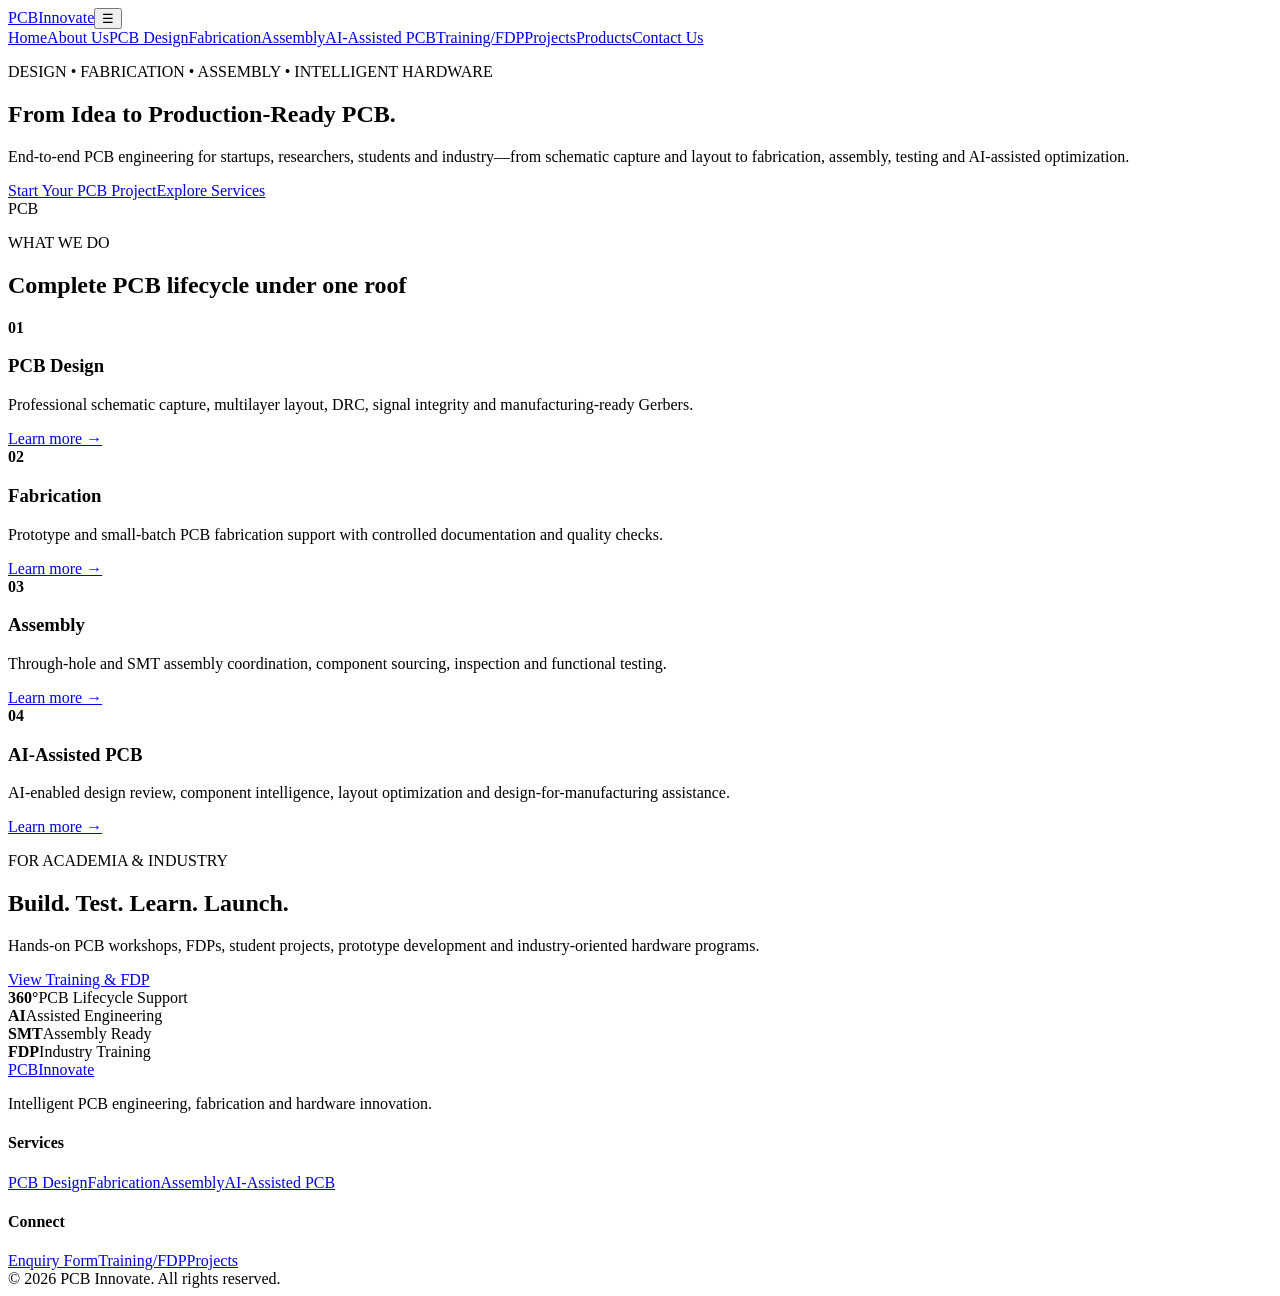
==== index.html @ 99ad099f "Add files via upload" ====
<!DOCTYPE html><html lang="en"><head><meta charset="UTF-8"><meta name="viewport" content="width=device-width,initial-scale=1.0"><title>PCB Innovate | Intelligent PCB Solutions</title><meta name="description" content="Professional PCB design, fabrication, assembly, AI-assisted design and training services."><link rel="stylesheet" href="css/style.css"></head><body>
<header><nav class="nav"><a class="logo" href="index.html">PCB<span>Innovate</span></a><button class="menu" onclick="toggleMenu()">☰</button><div id="navlinks"><a class="active" href="index.html">Home</a><a href="about.html">About Us</a><a href="design.html">PCB Design</a><a href="fabrication.html">Fabrication</a><a href="assembly.html">Assembly</a><a href="ai-pcb.html">AI-Assisted PCB</a><a href="training.html">Training/FDP</a><a href="projects.html">Projects</a><a href="products.html">Products</a><a class="btn small" href="contact.html">Contact Us</a></div></nav></header>
<main><section class="hero"><div><p class="eyebrow">DESIGN • FABRICATION • ASSEMBLY • INTELLIGENT HARDWARE</p><h1>From <span>Idea</span> to Production-Ready PCB.</h1><p class="lead">End-to-end PCB engineering for startups, researchers, students and industry—from schematic capture and layout to fabrication, assembly, testing and AI-assisted optimization.</p><div class="actions"><a class="btn" href="contact.html">Start Your PCB Project</a><a class="btn ghost" href="services.html">Explore Services</a></div></div><div class="hero-board"><div class="chip">PCB</div><div class="trace t1"></div><div class="trace t2"></div><div class="trace t3"></div><div class="led l1"></div><div class="led l2"></div></div></section>
<section class="section"><div class="section-head"><p class="eyebrow">WHAT WE DO</p><h2>Complete PCB lifecycle under one roof</h2></div><div class="cards"><article><b>01</b><h3>PCB Design</h3><p>Professional schematic capture, multilayer layout, DRC, signal integrity and manufacturing-ready Gerbers.</p><a href="design.html">Learn more →</a></article><article><b>02</b><h3>Fabrication</h3><p>Prototype and small-batch PCB fabrication support with controlled documentation and quality checks.</p><a href="fabrication.html">Learn more →</a></article><article><b>03</b><h3>Assembly</h3><p>Through-hole and SMT assembly coordination, component sourcing, inspection and functional testing.</p><a href="assembly.html">Learn more →</a></article><article><b>04</b><h3>AI-Assisted PCB</h3><p>AI-enabled design review, component intelligence, layout optimization and design-for-manufacturing assistance.</p><a href="ai-pcb.html">Learn more →</a></article></div></section>
<section class="band"><div><p class="eyebrow">FOR ACADEMIA & INDUSTRY</p><h2>Build. Test. Learn. Launch.</h2><p>Hands-on PCB workshops, FDPs, student projects, prototype development and industry-oriented hardware programs.</p></div><a class="btn" href="training.html">View Training & FDP</a></section>
<section class="section stats"><div><strong>360°</strong><span>PCB Lifecycle Support</span></div><div><strong>AI</strong><span>Assisted Engineering</span></div><div><strong>SMT</strong><span>Assembly Ready</span></div><div><strong>FDP</strong><span>Industry Training</span></div></section></main><footer><div><a class="logo" href="index.html">PCB<span>Innovate</span></a><p>Intelligent PCB engineering, fabrication and hardware innovation.</p></div><div><h4>Services</h4><a href="design.html">PCB Design</a><a href="fabrication.html">Fabrication</a><a href="assembly.html">Assembly</a><a href="ai-pcb.html">AI-Assisted PCB</a></div><div><h4>Connect</h4><a href="contact.html">Enquiry Form</a><a href="training.html">Training/FDP</a><a href="projects.html">Projects</a></div></footer><div class="copy">© 2026 PCB Innovate. All rights reserved.</div><script src="js/main.js"></script></body></html>
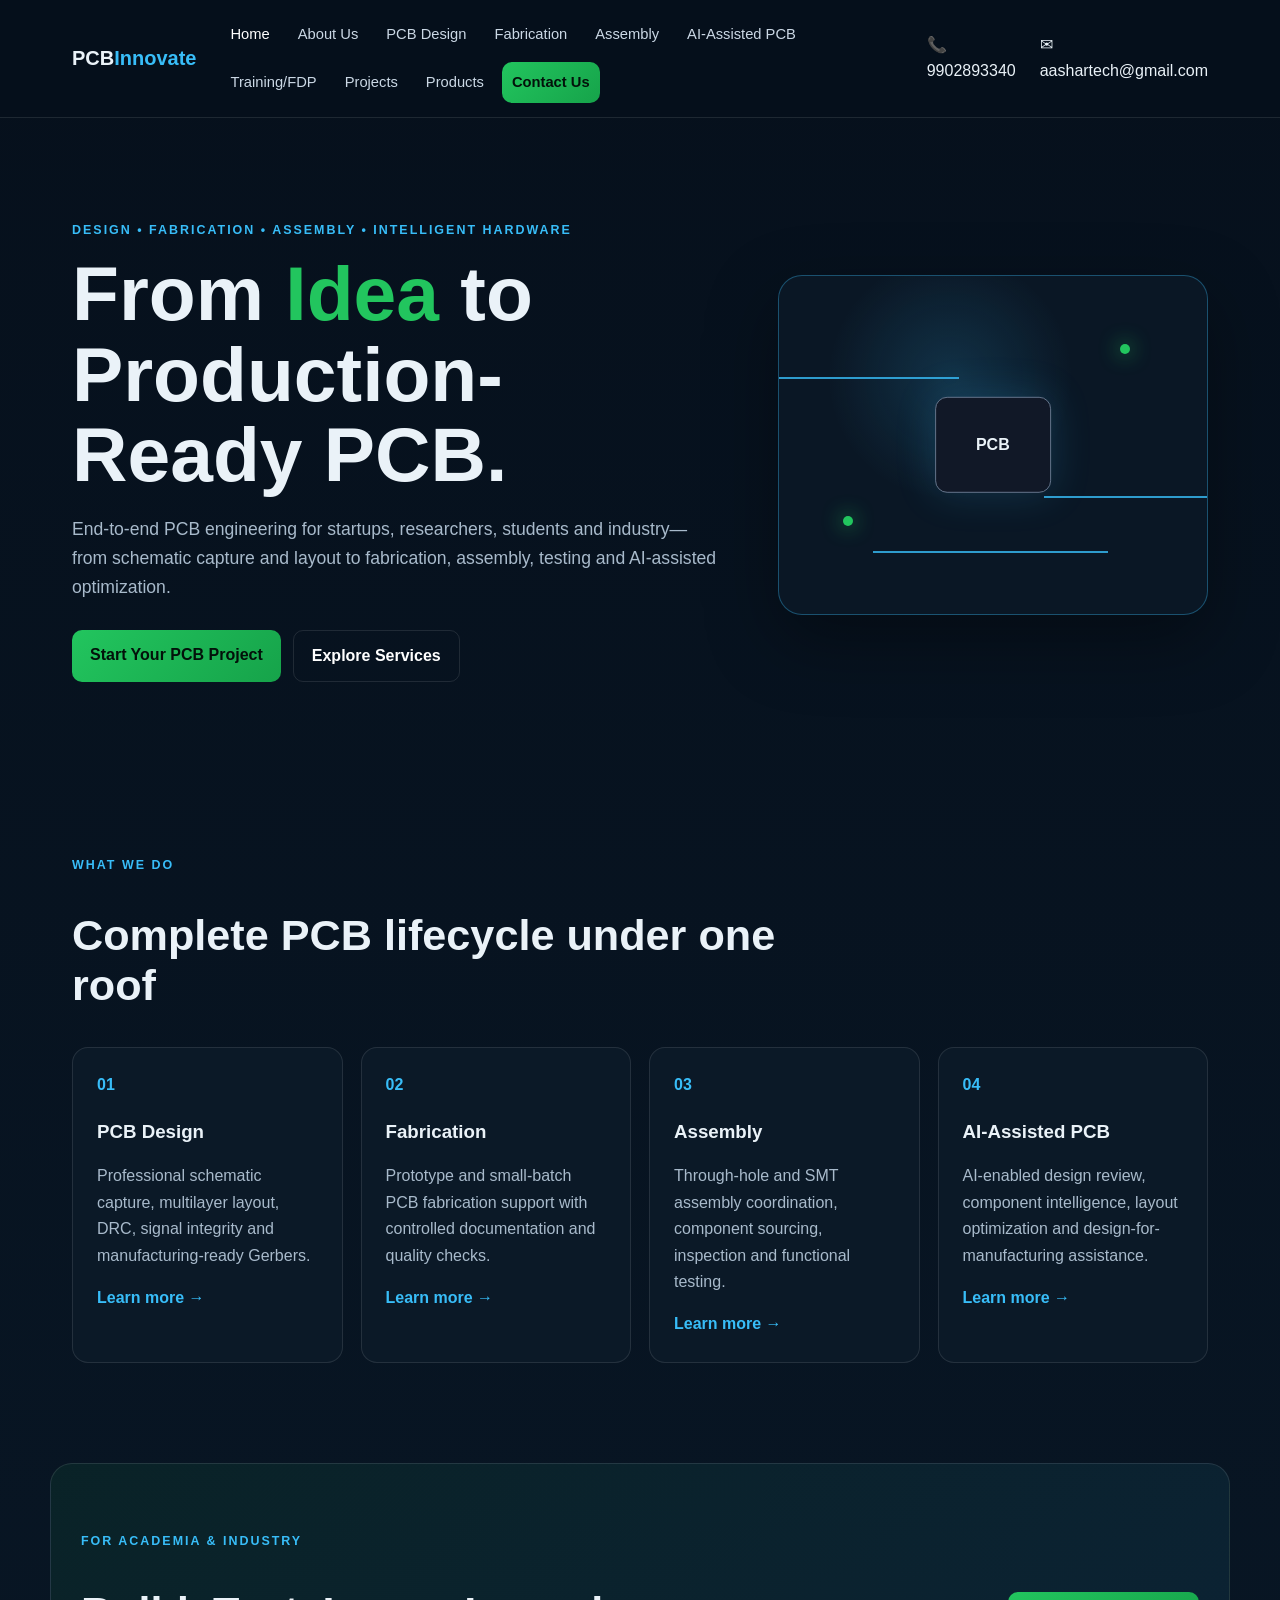
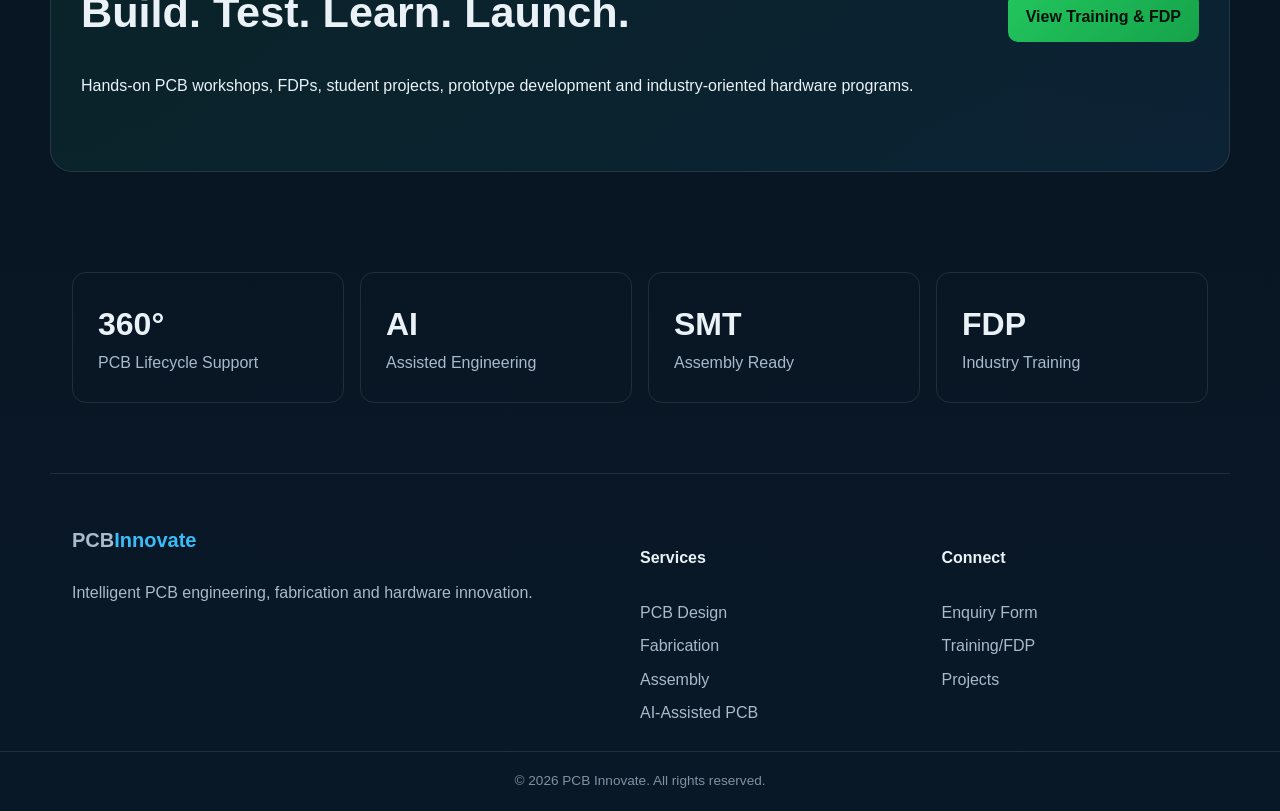
==== commit ec306393: "Update index.html" ====
--- a/index.html
+++ b/index.html
@@ -1,5 +1,5 @@
 <!DOCTYPE html><html lang="en"><head><meta charset="UTF-8"><meta name="viewport" content="width=device-width,initial-scale=1.0"><title>PCB Innovate | Intelligent PCB Solutions</title><meta name="description" content="Professional PCB design, fabrication, assembly, AI-assisted design and training services."><link rel="stylesheet" href="css/style.css"></head><body>
-<header><nav class="nav"><a class="logo" href="index.html">PCB<span>Innovate</span></a><button class="menu" onclick="toggleMenu()">☰</button><div id="navlinks"><a class="active" href="index.html">Home</a><a href="about.html">About Us</a><a href="design.html">PCB Design</a><a href="fabrication.html">Fabrication</a><a href="assembly.html">Assembly</a><a href="ai-pcb.html">AI-Assisted PCB</a><a href="training.html">Training/FDP</a><a href="projects.html">Projects</a><a href="products.html">Products</a><a class="btn small" href="contact.html">Contact Us</a></div></nav></header>
+<header><nav class="nav"><a class="logo" href="index.html">PCB<span>Innovate</span></a><button class="menu" onclick="toggleMenu()">☰</button><div id="navlinks"><a class="active" href="index.html">Home</a><a href="about.html">About Us</a><a href="design.html">PCB Design</a><a href="fabrication.html">Fabrication</a><a href="assembly.html">Assembly</a><a href="ai-pcb.html">AI-Assisted PCB</a><a href="training.html">Training/FDP</a><a href="projects.html">Projects</a><a href="products.html">Products</a><a class="btn small" href="contact.html">Contact Us</a></div><a href="tel:+919902893340">📞 9902893340</a><a href="mailto:aashartech@gmail.com">✉ aashartech@gmail.com</a></nav></header>
 <main><section class="hero"><div><p class="eyebrow">DESIGN • FABRICATION • ASSEMBLY • INTELLIGENT HARDWARE</p><h1>From <span>Idea</span> to Production-Ready PCB.</h1><p class="lead">End-to-end PCB engineering for startups, researchers, students and industry—from schematic capture and layout to fabrication, assembly, testing and AI-assisted optimization.</p><div class="actions"><a class="btn" href="contact.html">Start Your PCB Project</a><a class="btn ghost" href="services.html">Explore Services</a></div></div><div class="hero-board"><div class="chip">PCB</div><div class="trace t1"></div><div class="trace t2"></div><div class="trace t3"></div><div class="led l1"></div><div class="led l2"></div></div></section>
 <section class="section"><div class="section-head"><p class="eyebrow">WHAT WE DO</p><h2>Complete PCB lifecycle under one roof</h2></div><div class="cards"><article><b>01</b><h3>PCB Design</h3><p>Professional schematic capture, multilayer layout, DRC, signal integrity and manufacturing-ready Gerbers.</p><a href="design.html">Learn more →</a></article><article><b>02</b><h3>Fabrication</h3><p>Prototype and small-batch PCB fabrication support with controlled documentation and quality checks.</p><a href="fabrication.html">Learn more →</a></article><article><b>03</b><h3>Assembly</h3><p>Through-hole and SMT assembly coordination, component sourcing, inspection and functional testing.</p><a href="assembly.html">Learn more →</a></article><article><b>04</b><h3>AI-Assisted PCB</h3><p>AI-enabled design review, component intelligence, layout optimization and design-for-manufacturing assistance.</p><a href="ai-pcb.html">Learn more →</a></article></div></section>
 <section class="band"><div><p class="eyebrow">FOR ACADEMIA & INDUSTRY</p><h2>Build. Test. Learn. Launch.</h2><p>Hands-on PCB workshops, FDPs, student projects, prototype development and industry-oriented hardware programs.</p></div><a class="btn" href="training.html">View Training & FDP</a></section>
--- a/css/style.css
+++ b/css/style.css
@@ -0,0 +1,8 @@
+
+:root{--bg:#07111f;--panel:#0d1b2a;--text:#eaf2f8;--muted:#a8bacb;--accent:#22c55e;--accent2:#38bdf8;--border:rgba(255,255,255,.10);--max:1180px}
+*{box-sizing:border-box}html{scroll-behavior:smooth}body{margin:0;font-family:Inter,Segoe UI,Arial,sans-serif;background:linear-gradient(180deg,#06101c,#091827);color:var(--text);line-height:1.65}
+a{color:inherit;text-decoration:none}.nav{max-width:var(--max);margin:auto;min-height:74px;padding:14px 22px;display:flex;align-items:center;gap:24px}.logo{font-weight:800;font-size:1.25rem;white-space:nowrap}.logo span{color:var(--accent2)}#navlinks{margin-left:auto;display:flex;align-items:center;gap:8px;flex-wrap:wrap}#navlinks a{padding:8px 10px;color:#cbd8e5;font-size:.92rem}#navlinks a:hover,#navlinks a.active{color:#fff}.menu{display:none;margin-left:auto;background:none;border:1px solid var(--border);color:#fff;border-radius:8px;padding:7px 10px;font-size:1.2rem}
+header{position:sticky;top:0;z-index:10;background:rgba(6,16,28,.9);backdrop-filter:blur(14px);border-bottom:1px solid var(--border)}
+main{min-height:calc(100vh - 150px)}.page{max-width:var(--max);margin:auto;padding:80px 22px}.eyebrow{font-size:.78rem;letter-spacing:.16em;color:var(--accent2);font-weight:800}h1{font-size:clamp(2.4rem,6vw,4.8rem);line-height:1.05;margin:12px 0 20px}h2{font-size:clamp(1.7rem,4vw,2.7rem);line-height:1.15}h3{margin-bottom:8px}.lead{font-size:1.1rem;color:var(--muted);max-width:820px}.hero{max-width:var(--max);margin:auto;min-height:620px;padding:90px 22px;display:grid;grid-template-columns:1.2fr .8fr;align-items:center;gap:60px}.hero h1 span{color:var(--accent)}.actions{display:flex;gap:12px;margin-top:28px;flex-wrap:wrap}.btn{display:inline-block;background:linear-gradient(135deg,var(--accent),#16a34a);color:#03110a!important;border:0;border-radius:10px;padding:12px 18px;font-weight:800;cursor:pointer}.btn.ghost{background:transparent!important;color:#fff!important;border:1px solid var(--border)}.btn.small{padding:8px 12px}.hero-board{height:340px;border:1px solid rgba(56,189,248,.35);border-radius:24px;background:radial-gradient(circle at 40% 30%,rgba(56,189,248,.16),transparent 35%),#0a1725;position:relative;overflow:hidden;box-shadow:0 25px 70px rgba(0,0,0,.35)}.chip{position:absolute;left:50%;top:50%;transform:translate(-50%,-50%);background:#111827;border:1px solid #64748b;border-radius:12px;padding:34px 40px;font-weight:900;box-shadow:0 0 40px rgba(56,189,248,.18)}.trace{position:absolute;height:2px;background:var(--accent2);opacity:.8}.t1{width:42%;left:0;top:30%}.t2{width:38%;right:0;top:65%}.t3{width:55%;left:22%;bottom:18%}.led{width:10px;height:10px;border-radius:50%;background:#22c55e;position:absolute;box-shadow:0 0 20px #22c55e}.l1{top:20%;right:18%}.l2{bottom:26%;left:15%}.section{max-width:var(--max);margin:auto;padding:70px 22px}.section-head{max-width:760px;margin-bottom:30px}.cards,.grid2{display:grid;grid-template-columns:repeat(2,1fr);gap:18px}.cards{grid-template-columns:repeat(4,1fr)}.cards article,.info,.form-card,.service-list li{background:rgba(13,27,42,.78);border:1px solid var(--border);border-radius:16px;padding:24px}.cards b{color:var(--accent2)}.cards p,.service-list p,.info p{color:var(--muted)}.cards a{color:var(--accent2);font-weight:700}.band{max-width:var(--max);margin:30px auto;padding:55px 30px;border:1px solid var(--border);border-radius:22px;background:linear-gradient(135deg,rgba(34,197,94,.08),rgba(56,189,248,.08));display:flex;justify-content:space-between;align-items:center;gap:30px}.stats{display:grid;grid-template-columns:repeat(4,1fr);gap:16px}.stats div{padding:25px;border:1px solid var(--border);border-radius:14px}.stats strong,.stats span{display:block}.stats strong{font-size:2rem}.stats span{color:var(--muted)}.service-list{list-style:none;padding:0;display:grid;grid-template-columns:repeat(2,1fr);gap:16px;margin:35px 0}.form{display:grid;gap:15px}.form label{font-weight:700}.form input,.form select,.form textarea{width:100%;margin-top:6px;padding:12px;border-radius:9px;border:1px solid var(--border);background:#071321;color:#fff;font:inherit}.form textarea{min-height:140px;resize:vertical}.notice{min-height:24px;color:var(--accent)}footer{max-width:var(--max);margin:auto;padding:50px 22px 25px;border-top:1px solid var(--border);display:grid;grid-template-columns:2fr 1fr 1fr;gap:35px}footer div{display:flex;flex-direction:column;gap:7px}footer p,footer a{color:var(--muted)}.copy{border-top:1px solid var(--border);text-align:center;color:#7f91a3;padding:18px 20px;font-size:.85rem}
+@media(max-width:900px){.cards{grid-template-columns:repeat(2,1fr)}.hero{grid-template-columns:1fr;padding-top:60px}.grid2,.service-list{grid-template-columns:1fr}footer{grid-template-columns:1fr 1fr}}
+@media(max-width:720px){.nav{padding:12px 16px}.menu{display:block}#navlinks{display:none;width:100%;position:absolute;left:0;right:0;top:74px;background:#07111f;border-bottom:1px solid var(--border);padding:12px 16px;flex-direction:column;align-items:stretch}#navlinks.open{display:flex}#navlinks a{width:100%}.nav{flex-wrap:wrap}.hero{min-height:auto;padding:55px 18px}.page,.section{padding:55px 18px}.cards,.stats{grid-template-columns:1fr}.band{margin:20px 18px;display:block}.band .btn{margin-top:20px}footer{grid-template-columns:1fr;padding:40px 18px}}
